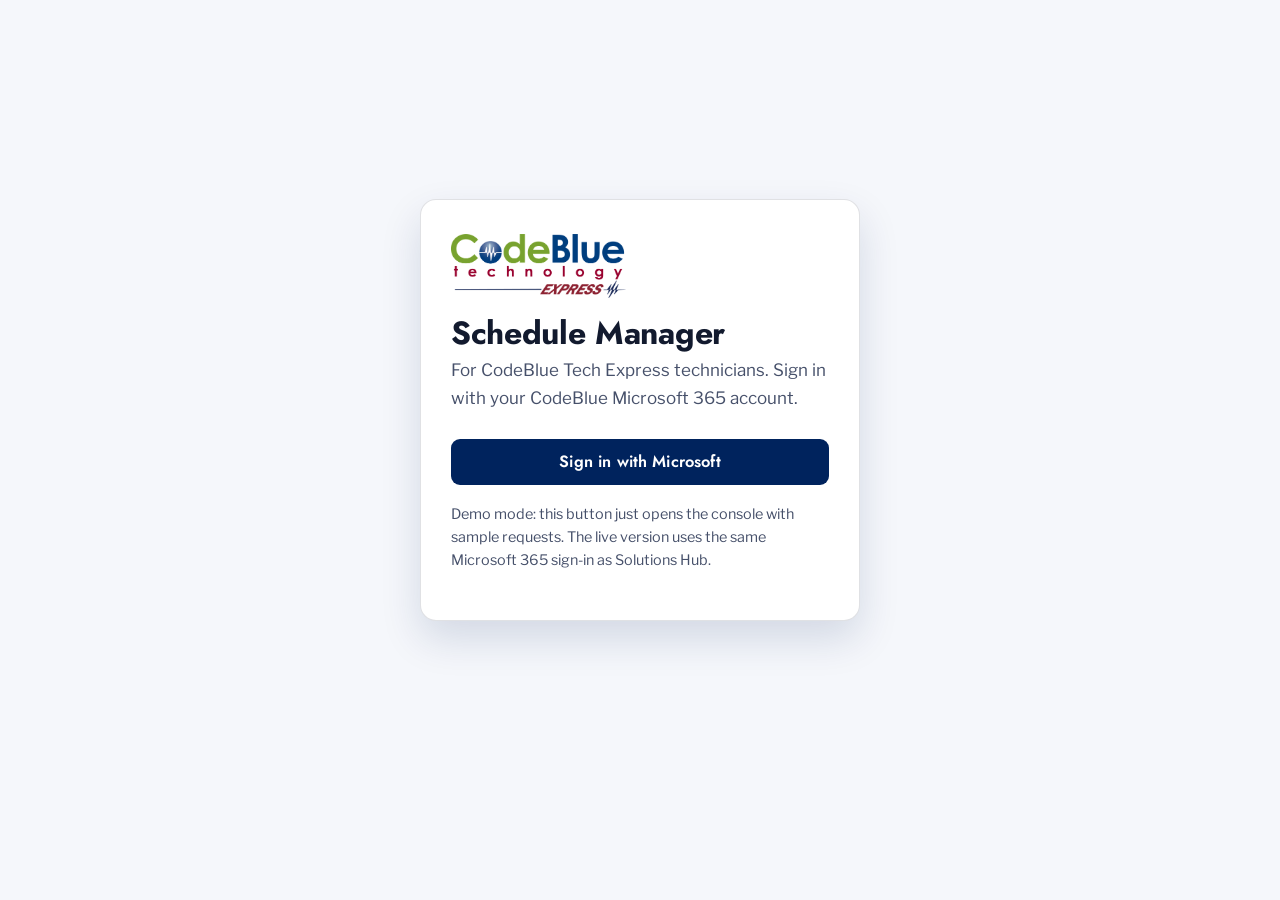
==== manage/index.html @ dd9cf9e9 "Add scheduling manager, booking email field, build updates Co-Authored-By: Claude Sonnet 5.5 <norepl" ====
<!doctype html>
<html lang="en">
<head>
<meta charset="utf-8">
<meta name="viewport" content="width=device-width, initial-scale=1">
<meta name="robots" content="noindex,nofollow">
<title>Schedule Manager | CodeBlue Tech Express</title>
<link rel="icon" href="../assets/img/favicon.ico" sizes="any">
<link rel="icon" type="image/png" sizes="32x32" href="../assets/img/favicon-32.png">
<link rel="icon" type="image/png" sizes="192x192" href="../assets/img/favicon-192.png">
<link rel="apple-touch-icon" href="../assets/img/apple-touch-icon.png">
<link rel="preconnect" href="https://fonts.googleapis.com"><link rel="preconnect" href="https://fonts.gstatic.com" crossorigin><link href="https://fonts.googleapis.com/css2?family=Jost:wght@500;600;700&amp;family=Libre+Franklin:wght@400;500;600;700&amp;display=swap" rel="stylesheet">
<link rel="stylesheet" href="../assets/styles.css">
<link rel="stylesheet" href="../assets/manager.css">
</head>
<body class="manage">
<svg xmlns="http://www.w3.org/2000/svg" style="position:absolute;width:0;height:0" aria-hidden="true" focusable="false">
<symbol id="i-laptop" viewBox="0 0 24 24"><rect x="4.5" y="5" width="15" height="10" rx="1.5"/><path d="M2.5 19h19"/></symbol>
<symbol id="i-desktop" viewBox="0 0 24 24"><rect x="3" y="4" width="18" height="12" rx="1.5"/><path d="M9 20h6M12 16v4"/></symbol>
<symbol id="i-monitor" viewBox="0 0 24 24"><rect x="2.5" y="4" width="19" height="13" rx="1.5"/><path d="M8 21h8M12 17v4"/></symbol>
<symbol id="i-phone" viewBox="0 0 24 24"><rect x="7" y="2.5" width="10" height="19" rx="2.2"/><path d="M11 18.5h2"/></symbol>
<symbol id="i-printer" viewBox="0 0 24 24"><path d="M7 9V3.5h10V9"/><rect x="3.5" y="9" width="17" height="8" rx="2"/><path d="M7 14h10v6.5H7z"/></symbol>
<symbol id="i-wifi" viewBox="0 0 24 24"><path d="M2.5 9a14 14 0 0 1 19 0"/><path d="M5.5 12.5a9.5 9.5 0 0 1 13 0"/><path d="M8.7 16a5 5 0 0 1 6.6 0"/><circle cx="12" cy="19.4" r="1" fill="currentColor"/></symbol>
<symbol id="i-camera" viewBox="0 0 24 24"><rect x="2.5" y="7" width="13" height="10" rx="2"/><path d="M15.5 11l6-3.5v9l-6-3.5"/></symbol>
<symbol id="i-cloud" viewBox="0 0 24 24"><path d="M7 18.5a4.2 4.2 0 0 1-.6-8.3A6 6 0 0 1 18 9.8a4.4 4.4 0 0 1-.5 8.7z"/></symbol>
<symbol id="i-store" viewBox="0 0 24 24"><path d="M3.5 9.5 5 4h14l1.5 5.5"/><path d="M3.5 9.5a2.75 2.75 0 0 0 5.5 0 2.75 2.75 0 0 0 6 0 2.75 2.75 0 0 0 5.5 0"/><path d="M5 12.5V20h14v-7.5"/><path d="M10 20v-4.5h4V20"/></symbol>
<symbol id="i-home" viewBox="0 0 24 24"><path d="M3 11.5 12 4l9 7.5"/><path d="M5.5 10v10h13V10"/><path d="M10 20v-6h4v6"/></symbol>
<symbol id="i-box" viewBox="0 0 24 24"><path d="M3 7.5 12 3.5l9 4-9 4z"/><path d="M3 7.5v9l9 4 9-4v-9"/><path d="M12 11.5v9"/></symbol>
<symbol id="i-keyboard" viewBox="0 0 24 24"><rect x="2.5" y="6" width="19" height="12" rx="2"/><path d="M6.5 10h.01M10 10h.01M14 10h.01M17.5 10h.01M7.5 14h9"/></symbol>
<symbol id="i-chat" viewBox="0 0 24 24"><path d="M4 5.5h16v11H9.5L5 20.5v-4H4z"/></symbol>
<symbol id="i-mail" viewBox="0 0 24 24"><rect x="3" y="5" width="18" height="14" rx="2"/><path d="m3.5 7.5 8.5 6 8.5-6"/></symbol>
<symbol id="i-pin" viewBox="0 0 24 24"><path d="M12 21s-7-6.2-7-11.2a7 7 0 0 1 14 0C19 14.8 12 21 12 21z"/><circle cx="12" cy="9.8" r="2.5"/></symbol>
<symbol id="i-call" viewBox="0 0 24 24"><path d="M5 4h4l2 5-2.5 1.5a11 11 0 0 0 5 5L15 13l5 2v3.5a2 2 0 0 1-2 2A15 15 0 0 1 3 6a2 2 0 0 1 2-2z"/></symbol>
<symbol id="i-clock" viewBox="0 0 24 24"><circle cx="12" cy="12" r="9"/><path d="M12 7v5l3 2"/></symbol>
<symbol id="i-arrow" viewBox="0 0 24 24"><path d="M5 12h14M13 6l6 6-6 6"/></symbol>
<symbol id="i-check" viewBox="0 0 24 24"><path d="m5 12.5 4.5 4.5L19 7.5"/></symbol>
<symbol id="i-search" viewBox="0 0 24 24"><circle cx="11" cy="11" r="6.5"/><path d="m16 16 4.5 4.5"/></symbol>
<symbol id="i-left" viewBox="0 0 24 24"><path d="m15 5-7 7 7 7"/></symbol>
<symbol id="i-right" viewBox="0 0 24 24"><path d="m9 5 7 7-7 7"/></symbol>
<symbol id="i-menu" viewBox="0 0 24 24"><path d="M4 7h16M4 12h16M4 17h16"/></symbol>
<symbol id="i-info" viewBox="0 0 24 24"><circle cx="12" cy="12" r="9"/><path d="M12 11v5M12 8h.01"/></symbol>
<symbol id="i-people" viewBox="0 0 24 24"><circle cx="9" cy="8" r="3.2"/><path d="M3 20c0-3.3 2.7-6 6-6s6 2.7 6 6"/><circle cx="17" cy="9" r="2.4"/><path d="M17 14.2c2.4 0 4.2 1.9 4.2 4.3"/></symbol>
<symbol id="i-plus" viewBox="0 0 24 24"><path d="M12 5v14M5 12h14"/></symbol>
<symbol id="i-minus" viewBox="0 0 24 24"><path d="M5 12h14"/></symbol>
<symbol id="i-send" viewBox="0 0 24 24"><path d="M21 3 10 14"/><path d="M21 3l-7 18-4-7-7-4z"/></symbol>
<symbol id="i-calendar" viewBox="0 0 24 24"><rect x="3.5" y="5" width="17" height="15" rx="2"/><path d="M3.5 10h17M8 3v4M16 3v4"/></symbol>
<symbol id="i-flag" viewBox="0 0 24 24"><path d="M6 21V4M6 5h11l-2 4 2 4H6"/></symbol>
</svg>
<div id="root"></div>
<script src="../assets/config.js"></script>
<script src="../assets/manager.js"></script>
</body>
</html>
---- assets/styles.css ----
/* ==========================================================================
   CodeBlue Technology Express - site stylesheet
   Family resemblance to codebluetechnology.com: same brand blue / green /
   maroon (PMS 281 C / 377 C / 202 C), same type (Jost headings, Libre
   Franklin body). The Express look is warmer and lighter: a storefront, not
   a data center. One signature element, the appointment "ticket".
   Every color is a token. Light and dark are both designed.
   ========================================================================== */

:root {
  color-scheme: light;

  --bg: #f5f7fb;
  --surface: #ffffff;
  --surface-2: #eaeff8;
  --ink: #121a2e;
  --ink-soft: #46506a;
  --ink-faint: #667089;
  --line: rgba(18, 26, 46, 0.13);

  --primary: #00235d;
  --primary-hover: #0b3a86;
  --on-primary: #ffffff;
  --blue-tint: #e1e8f5;

  --green: #5c7401;
  --green-fill: #7a9a01;
  --green-tint: #e9efcf;
  --red: #882934;
  --red-tint: #f5e3e5;

  --ticket-bg: #00235d;
  --ticket-ink: #ffffff;
  --ticket-soft: rgba(255, 255, 255, 0.72);
  --ticket-line: rgba(255, 255, 255, 0.35);
  --ticket-slot: rgba(255, 255, 255, 0.12);
  --ticket-slot-hover: rgba(255, 255, 255, 0.22);

  --footer-bg: #001536;
  --footer-ink: #dbe3f3;
  --footer-soft: #9fb0d2;

  --shadow: 0 18px 40px rgba(0, 35, 93, 0.14);

  --font-display: "Jost", "Futura", "Trebuchet MS", system-ui, sans-serif;
  --font-body: "Libre Franklin", "Franklin Gothic Medium", "Segoe UI", system-ui, sans-serif;

  --radius: 12px;
  --radius-sm: 9px;
  --container: 1120px;
  --header-h: 76px;
}

@media (prefers-color-scheme: dark) {
  :root:not([data-theme="light"]) {
    color-scheme: dark;
    --bg: #0b1120;
    --surface: #131b2e;
    --surface-2: #1a243b;
    --ink: #e8ecf5;
    --ink-soft: #b0b9cd;
    --ink-faint: #8f99b0;
    --line: rgba(232, 236, 245, 0.15);
    --primary: #3f70cf;
    --primary-hover: #5784e0;
    --on-primary: #ffffff;
    --blue-tint: #1a2744;
    --green: #aac92b;
    --green-fill: #8cac12;
    --green-tint: #222d0f;
    --red: #e69aa2;
    --red-tint: #3a1a20;
    --ticket-bg: #17295c;
    --footer-bg: #070b16;
    --shadow: 0 18px 40px rgba(0, 0, 0, 0.45);
  }
}
:root[data-theme="dark"] {
  color-scheme: dark;
  --bg: #0b1120;
  --surface: #131b2e;
  --surface-2: #1a243b;
  --ink: #e8ecf5;
  --ink-soft: #b0b9cd;
  --ink-faint: #8f99b0;
  --line: rgba(232, 236, 245, 0.15);
  --primary: #3f70cf;
  --primary-hover: #5784e0;
  --on-primary: #ffffff;
  --blue-tint: #1a2744;
  --green: #aac92b;
  --green-fill: #8cac12;
  --green-tint: #222d0f;
  --red: #e69aa2;
  --red-tint: #3a1a20;
  --ticket-bg: #17295c;
  --footer-bg: #070b16;
  --shadow: 0 18px 40px rgba(0, 0, 0, 0.45);
}

*, *::before, *::after { box-sizing: border-box; }
html { scroll-behavior: smooth; }
body {
  margin: 0;
  background: var(--bg);
  color: var(--ink);
  font-family: var(--font-body);
  font-size: 1.0625rem;
  line-height: 1.6;
  -webkit-font-smoothing: antialiased;
}
img { max-width: 100%; display: block; }
a { color: var(--primary); text-underline-offset: 3px; }
a:hover { color: var(--primary-hover); }
:focus-visible { outline: 3px solid var(--primary); outline-offset: 2px; border-radius: 4px; }
@media (prefers-reduced-motion: reduce) {
  html { scroll-behavior: auto; }
  *, *::before, *::after { animation: none !important; transition: none !important; }
}

h1, h2, h3, h4 {
  font-family: var(--font-display);
  font-weight: 700;
  line-height: 1.12;
  letter-spacing: -0.01em;
  margin: 0 0 0.5em;
  text-wrap: balance;
  color: var(--ink);
}
h1 { font-size: clamp(2.3rem, 5.4vw, 3.7rem); }
h2 { font-size: clamp(1.7rem, 3.4vw, 2.4rem); }
h3 { font-size: 1.3rem; }
p { margin: 0 0 1em; }
.lead { font-size: 1.2rem; color: var(--ink-soft); max-width: 38em; }
.eyebrow {
  font-family: var(--font-display);
  font-weight: 600;
  font-size: 0.82rem;
  letter-spacing: 0.14em;
  text-transform: uppercase;
  color: var(--green);
  margin: 0 0 14px;
}

.container {
  width: 100%;
  max-width: var(--container);
  margin: 0 auto;
  padding-left: max(20px, env(safe-area-inset-left, 0px));
  padding-right: max(20px, env(safe-area-inset-right, 0px));
}
.section { padding-block: 72px; }
.section-tight { padding-block: 44px; }
.section-alt { background: var(--surface); border-block: 1px solid var(--line); }
.section-head { max-width: 40rem; margin-bottom: 36px; }
.section-head p { color: var(--ink-soft); }

/* ---- buttons -------------------------------------------------------- */
.btn {
  display: inline-flex; align-items: center; justify-content: center; gap: 8px;
  min-height: 46px; padding: 0 22px;
  border: 2px solid transparent; border-radius: var(--radius-sm);
  font-family: var(--font-display); font-weight: 600; font-size: 1.02rem; letter-spacing: 0.01em;
  text-decoration: none; cursor: pointer;
  transition: background-color 160ms ease, transform 160ms ease, border-color 160ms ease;
}
.btn:active { transform: scale(0.98); }
.btn-primary { background: var(--primary); color: var(--on-primary); }
.btn-primary:hover { background: var(--primary-hover); color: var(--on-primary); }
.btn-ghost { background: transparent; color: var(--ink); border-color: var(--line); }
.btn-ghost:hover { border-color: var(--ink-soft); color: var(--ink); }
.btn-block { width: 100%; }
.btn[disabled] { opacity: 0.55; cursor: not-allowed; }
.text-link {
  display: inline-flex; align-items: center; gap: 6px;
  font-family: var(--font-display); font-weight: 600; text-decoration: none;
}
.text-link:hover { text-decoration: underline; }

/* ---- icons ---------------------------------------------------------- */
.i { width: 24px; height: 24px; fill: none; stroke: currentColor; stroke-width: 1.7; stroke-linecap: round; stroke-linejoin: round; flex: none; }
.i-lg { width: 34px; height: 34px; stroke-width: 1.5; }

/* ---- header --------------------------------------------------------- */
body::before {
  content: ""; position: fixed; inset: 0 0 auto; height: env(safe-area-inset-top, 0px);
  background: var(--surface); z-index: 100;
}
.site-header {
  position: sticky; top: env(safe-area-inset-top, 0px); z-index: 90;
  background: var(--surface); border-bottom: 1px solid var(--line);
}
.site-header .container { display: flex; align-items: center; justify-content: space-between; gap: 16px; min-height: var(--header-h); }
.brand { display: flex; align-items: center; gap: 12px; text-decoration: none; color: var(--ink); min-width: 0; }
.brand-logo { height: 50px; width: auto; display: block; }
.logo-on-dark { display: none; }
@media (prefers-color-scheme: dark) {
  :root:not([data-theme="light"]) .logo-on-light { display: none; }
  :root:not([data-theme="light"]) .logo-on-dark { display: block; }
}
:root[data-theme="dark"] .logo-on-light { display: none; }
:root[data-theme="dark"] .logo-on-dark { display: block; }
.nav-desktop { display: none; }
.nav-desktop a {
  font-family: var(--font-display); font-weight: 600; font-size: 1.02rem; color: var(--ink-soft);
  text-decoration: none; padding: 8px 14px; border-radius: var(--radius-sm);
}
.nav-desktop a:hover { background: var(--surface-2); color: var(--ink); }
.nav-desktop a[aria-current="page"] { color: var(--ink); box-shadow: inset 0 -3px 0 var(--green-fill); border-radius: 0; }
.header-actions { display: flex; align-items: center; gap: 14px; }
.header-phone { display: none; font-family: var(--font-display); font-weight: 600; text-decoration: none; color: var(--ink-soft); white-space: nowrap; }
.header-actions .btn { display: none; min-height: 42px; }
.nav-toggle {
  display: inline-flex; align-items: center; justify-content: center; width: 44px; height: 44px;
  border: 1px solid var(--line); border-radius: var(--radius-sm); background: var(--surface); color: var(--ink); cursor: pointer;
}
.nav-mobile { display: none; background: var(--surface); border-bottom: 1px solid var(--line); }
.nav-mobile.open { display: block; }
.nav-mobile a {
  display: block; padding: 14px 0; border-top: 1px solid var(--line);
  font-family: var(--font-display); font-weight: 600; font-size: 1.15rem; color: var(--ink); text-decoration: none;
}
.nav-mobile a:first-child { border-top: 0; }
.nav-mobile a[aria-current="page"] { color: var(--green); }
@media (min-width: 900px) {
  .brand-logo { height: 60px; }
  .nav-desktop { display: flex; gap: 4px; }
  .header-phone { display: inline; }
  .header-actions .btn { display: inline-flex; }
  .nav-toggle, .nav-mobile.open { display: none; }
}

/* ---- hero ----------------------------------------------------------- */
.hero { padding-block: 56px 72px; }
.hero-grid { display: grid; gap: 44px; align-items: center; }
.hero h1 em { font-style: normal; background: linear-gradient(transparent 62%, var(--green-tint) 62%); padding-inline: 2px; }
.hero-ctas { display: flex; flex-wrap: wrap; gap: 12px; margin-top: 28px; }
.hero-facts { margin: 30px 0 0; padding: 0; list-style: none; display: flex; flex-wrap: wrap; gap: 8px 22px; color: var(--ink-soft); font-size: 0.97rem; }
.hero-facts li { display: inline-flex; align-items: center; gap: 8px; }
.hero-facts .i { width: 18px; height: 18px; color: var(--green); }
@media (min-width: 900px) { .hero-grid { grid-template-columns: 1.2fr 0.8fr; gap: 64px; } }
.hero-photo { margin: 0 0 32px; border-radius: var(--radius); overflow: hidden; box-shadow: var(--shadow); }
.hero-photo img { width: 100%; height: auto; }

/* ---- the appointment ticket (signature element) ---------------------- */
.ticket { position: relative; background: var(--ticket-bg); color: var(--ticket-ink); border-radius: 18px; box-shadow: var(--shadow); width: 100%; max-width: 440px; justify-self: center; }
.ticket-top { padding: 26px 26px 22px; }
.ticket-label { font-family: var(--font-display); font-weight: 600; font-size: 0.78rem; letter-spacing: 0.16em; text-transform: uppercase; color: var(--ticket-soft); margin: 0 0 6px; }
.ticket-title { font-family: var(--font-display); font-weight: 700; font-size: 1.7rem; line-height: 1.1; margin: 0 0 6px; color: var(--ticket-ink); }
.ticket-sub { margin: 0; color: var(--ticket-soft); font-size: 0.95rem; }
.ticket-stub { position: relative; padding: 22px 26px 26px; border-top: 2px dashed var(--ticket-line); }
.ticket-stub::before, .ticket-stub::after {
  content: ""; position: absolute; top: -14px; width: 26px; height: 26px; border-radius: 50%; background: var(--bg);
}
.ticket-stub::before { left: -13px; }
.ticket-stub::after { right: -13px; }
.ticket-slots { list-style: none; margin: 0 0 18px; padding: 0; display: grid; gap: 8px; }
.ticket-slots a {
  display: flex; align-items: center; justify-content: space-between; gap: 12px; padding: 12px 14px;
  background: var(--ticket-slot); color: var(--ticket-ink); border-radius: var(--radius-sm); text-decoration: none;
  font-family: var(--font-display); font-weight: 600;
}
.ticket-slots a:hover { background: var(--ticket-slot-hover); color: var(--ticket-ink); }
.ticket-slots .day { color: var(--ticket-soft); font-weight: 500; }
.ticket .text-link { color: var(--ticket-ink); }
.ticket :focus-visible { outline-color: var(--ticket-ink); }

/* ---- ways to get help / columns ------------------------------------- */
.three { display: grid; gap: 0; }
.three > div { padding: 28px 0; border-top: 1px solid var(--line); }
.three h3 { display: flex; align-items: center; gap: 12px; }
.three .i-lg { color: var(--primary); }
.three p { color: var(--ink-soft); }
@media (min-width: 860px) {
  .three { grid-template-columns: repeat(3, 1fr); column-gap: 40px; }
  .three > div { padding: 30px 0 0; }
}

.support-list { display: grid; gap: 0 48px; list-style: none; margin: 0; padding: 0; }
.support-list li { display: flex; gap: 16px; padding: 20px 0; border-top: 1px solid var(--line); }
.support-list .i { color: var(--primary); margin-top: 3px; }
.support-list h3 { font-size: 1.15rem; margin: 0 0 2px; }
.support-list p { margin: 0; color: var(--ink-soft); font-size: 1rem; }
@media (min-width: 760px) { .support-list { grid-template-columns: 1fr 1fr; } }

.chips { display: flex; flex-wrap: wrap; gap: 8px; list-style: none; margin: 0; padding: 0; }
.chips li { padding: 7px 14px; border-radius: 999px; background: var(--surface-2); color: var(--ink-soft); font-size: 0.97rem; border: 1px solid var(--line); }

.split { display: grid; gap: 28px 64px; }
@media (min-width: 860px) { .split { grid-template-columns: 0.9fr 1.1fr; align-items: start; } }

.tagline-band { background: var(--ticket-bg); color: var(--ticket-ink); padding-block: 64px; text-align: left; }
.tagline-band p.big { font-family: var(--font-display); font-weight: 700; font-size: clamp(1.8rem, 4.4vw, 3rem); line-height: 1.12; max-width: 20em; margin: 0 0 18px; text-wrap: balance; }
.tagline-band p.small { color: var(--ticket-soft); max-width: 40em; margin: 0; }
.cta-band { display: flex; flex-wrap: wrap; gap: 20px 32px; align-items: center; justify-content: space-between; }
.cta-band h2 { margin: 0; }
.cta-band .hero-ctas { margin: 0; }

/* ---- page heads ----------------------------------------------------- */
.page-head { padding-block: 56px 36px; }
.page-head h1 { max-width: 16em; }

/* ---- about timeline ------------------------------------------------- */
.timeline { list-style: none; margin: 0; padding: 0; display: grid; gap: 0; }
.timeline li { display: grid; gap: 4px 28px; padding: 22px 0; border-top: 1px solid var(--line); }
.timeline .year { font-family: var(--font-display); font-weight: 700; font-size: 2rem; color: var(--green); line-height: 1; }
.timeline h3 { margin: 0 0 4px; font-size: 1.2rem; }
.timeline p { margin: 0; color: var(--ink-soft); }
@media (min-width: 700px) { .timeline li { grid-template-columns: 120px 1fr; } }
.prose { max-width: 40rem; }
.prose p { color: var(--ink-soft); }
.pullquote { font-family: var(--font-display); font-weight: 600; font-size: clamp(1.4rem, 3vw, 1.9rem); line-height: 1.25; color: var(--ink); max-width: 24em; margin: 0; text-wrap: balance; }

/* ---- services ------------------------------------------------------- */
.service-row { display: grid; gap: 18px 56px; padding-block: 44px; border-top: 1px solid var(--line); }
.service-row:first-of-type { border-top: 0; }
.service-row h2 { margin: 0; }
.service-row .tag { display: inline-flex; align-items: center; gap: 8px; font-family: var(--font-display); font-weight: 600; font-size: 0.82rem; letter-spacing: 0.14em; text-transform: uppercase; color: var(--green); margin-bottom: 12px; }
.service-row p { color: var(--ink-soft); max-width: 40rem; }
.service-row ul.plain { margin: 0; padding-left: 1.1em; color: var(--ink-soft); }
.service-row ul.plain li { margin-bottom: 6px; }
@media (min-width: 860px) { .service-row { grid-template-columns: 0.85fr 1.15fr; } }

/* ---- shop ----------------------------------------------------------- */
.subnav { display: flex; flex-wrap: wrap; gap: 10px; margin-top: 22px; }
.demo-note {
  display: none; align-items: flex-start; gap: 10px; margin-bottom: 22px; padding: 12px 16px;
  background: var(--blue-tint); border: 1px solid var(--line); border-radius: var(--radius-sm);
  color: var(--ink-soft); font-size: 0.95rem;
}
.demo-note.show { display: flex; }
.demo-note .i { color: var(--primary); margin-top: 2px; width: 20px; height: 20px; }
.shop-controls { display: grid; gap: 14px; margin-bottom: 22px; }
.shop-row { display: flex; flex-wrap: wrap; gap: 12px 16px; align-items: center; }
.field-search { position: relative; flex: 1 1 260px; min-width: 0; }
.field-search .i { position: absolute; left: 14px; top: 50%; transform: translateY(-50%); color: var(--ink-faint); width: 20px; height: 20px; pointer-events: none; }
.field-search input[type="search"] { padding-left: 44px; }
.cat-chips { display: flex; flex-wrap: wrap; gap: 8px; }
.chip-btn {
  min-height: 40px; padding: 0 16px; border-radius: 999px; border: 1px solid var(--line); background: var(--surface);
  color: var(--ink-soft); font-family: var(--font-body); font-size: 0.97rem; cursor: pointer;
}
.chip-btn:hover { border-color: var(--ink-soft); }
.chip-btn[aria-pressed="true"] { background: var(--primary); border-color: var(--primary); color: var(--on-primary); }
.check { display: inline-flex; align-items: center; gap: 8px; color: var(--ink-soft); font-size: 0.97rem; cursor: pointer; }
.check input { width: 20px; height: 20px; accent-color: var(--primary); }
.result-count { color: var(--ink-faint); font-size: 0.95rem; margin: 0 0 14px; }

.products { display: grid; gap: 20px; grid-template-columns: repeat(auto-fill, minmax(240px, 1fr)); }
.product { background: var(--surface); border: 1px solid var(--line); border-radius: var(--radius); overflow: hidden; display: flex; flex-direction: column; min-width: 0; }
.product-media { aspect-ratio: 4 / 3; max-width: 100%; background: var(--surface-2); display: flex; align-items: center; justify-content: center; color: var(--ink-faint); }
.product-media img { width: 100%; height: 100%; object-fit: contain; }
.product-media .i { width: 64px; height: 64px; stroke-width: 1.2; }
.product-body { padding: 16px 18px 18px; display: flex; flex-direction: column; gap: 6px; flex: 1; }
.product-brand { font-family: var(--font-display); font-weight: 600; font-size: 0.78rem; letter-spacing: 0.14em; text-transform: uppercase; color: var(--ink-faint); min-height: 1em; }
.product-name { font-family: var(--font-display); font-weight: 600; font-size: 1.1rem; line-height: 1.25; margin: 0; color: var(--ink); }
.product-desc { font-size: 0.95rem; color: var(--ink-soft); margin: 0; }
.product-foot { margin-top: auto; padding-top: 12px; display: flex; align-items: center; justify-content: space-between; gap: 10px; flex-wrap: wrap; }
.price { font-family: var(--font-display); font-weight: 700; font-size: 1.4rem; font-variant-numeric: tabular-nums; color: var(--ink); }
.stock { display: inline-flex; align-items: center; gap: 7px; font-size: 0.88rem; font-weight: 600; padding: 4px 10px; border-radius: 999px; }
.stock::before { content: ""; width: 8px; height: 8px; border-radius: 50%; background: currentColor; }
.stock-in { background: var(--green-tint); color: var(--green); }
.stock-low { background: var(--red-tint); color: var(--red); }
.stock-out { background: var(--surface-2); color: var(--ink-faint); }
.product.is-out { opacity: 0.7; }
.empty { padding: 40px 20px; text-align: center; border: 1px dashed var(--line); border-radius: var(--radius); color: var(--ink-soft); }

/* ---- booking -------------------------------------------------------- */
.book-grid { display: grid; gap: 28px; }
@media (min-width: 980px) { .book-grid { grid-template-columns: 1.35fr 1fr; align-items: start; } }
.panel { background: var(--surface); border: 1px solid var(--line); border-radius: var(--radius); padding: 22px; min-width: 0; }
.panel h3 { margin-bottom: 4px; }
.week-nav { display: flex; align-items: center; justify-content: space-between; gap: 12px; margin-bottom: 16px; }
.week-title { font-family: var(--font-display); font-weight: 700; font-size: 1.2rem; margin: 0; }
.icon-btn { display: inline-flex; align-items: center; justify-content: center; width: 42px; height: 42px; border: 1px solid var(--line); border-radius: var(--radius-sm); background: var(--surface); color: var(--ink); cursor: pointer; }
.icon-btn:hover:not([disabled]) { border-color: var(--ink-soft); }
.icon-btn[disabled] { opacity: 0.4; cursor: not-allowed; }
.day-tabs { display: grid; grid-template-columns: repeat(5, 1fr); gap: 6px; margin-bottom: 14px; }
.day-tab { min-height: 54px; border: 1px solid var(--line); border-radius: var(--radius-sm); background: var(--surface); color: var(--ink-soft); font-family: var(--font-display); font-weight: 600; cursor: pointer; line-height: 1.2; padding: 4px 0; }
.day-tab small { display: block; font-weight: 500; font-size: 0.8rem; }
.day-tab[aria-selected="true"] { background: var(--primary); color: var(--on-primary); border-color: var(--primary); }
.cal { display: grid; gap: 8px; grid-template-columns: repeat(5, minmax(0, 1fr)); }
.cal-day { display: none; flex-direction: column; gap: 8px; min-width: 0; }
.cal-day.active { display: flex; }
.cal-day-head { display: none; font-family: var(--font-display); font-weight: 700; text-align: center; padding-bottom: 4px; }
.cal-day-head small { display: block; font-weight: 500; color: var(--ink-faint); font-size: 0.82rem; }
.cal { grid-template-columns: 1fr; }
.slot {
  min-height: 52px; border-radius: var(--radius-sm); border: 1.5px solid var(--green-fill); background: var(--green-tint); color: var(--ink);
  font-family: var(--font-display); font-weight: 600; font-size: 0.98rem; cursor: pointer; padding: 6px 4px; line-height: 1.2;
  display: flex; flex-direction: column; align-items: center; justify-content: center;
}
.slot small { font-family: var(--font-body); font-weight: 400; font-size: 0.76rem; color: var(--ink-soft); }
.slot:hover:not([disabled]) { background: var(--green-fill); color: #fff; }
.slot:hover:not([disabled]) small { color: #fff; }
.slot[aria-pressed="true"] { background: var(--primary); border-color: var(--primary); color: var(--on-primary); }
.slot[aria-pressed="true"] small { color: var(--on-primary); }
.slot[disabled] { cursor: not-allowed; background: var(--surface-2); border-color: var(--line); border-style: dashed; color: var(--ink-faint); }
.slot[disabled] small { color: var(--ink-faint); }
@media (min-width: 700px) {
  .day-tabs { display: none; }
  .cal { grid-template-columns: repeat(5, minmax(0, 1fr)); }
  .cal-day { display: flex; }
  .cal-day-head { display: block; }
}
.legend { display: flex; flex-wrap: wrap; gap: 8px 18px; margin-top: 16px; font-size: 0.9rem; color: var(--ink-soft); }
.legend span { display: inline-flex; align-items: center; gap: 8px; }
.legend i { width: 14px; height: 14px; border-radius: 4px; border: 1.5px solid var(--green-fill); background: var(--green-tint); display: inline-block; }
.legend i.sel { background: var(--primary); border-color: var(--primary); }
.legend i.off { background: var(--surface-2); border: 1.5px dashed var(--line); }
.picked { margin: 0 0 16px; padding: 12px 14px; border-radius: var(--radius-sm); background: var(--blue-tint); color: var(--ink); font-family: var(--font-display); font-weight: 600; }
.picked.none { background: var(--surface-2); color: var(--ink-soft); font-family: var(--font-body); font-weight: 400; }

/* ---- forms ---------------------------------------------------------- */
.form { display: grid; gap: 16px; }
.form-2 { display: grid; gap: 16px; }
@media (min-width: 560px) { .form-2 { grid-template-columns: 1fr 1fr; } }
.field label { display: block; font-weight: 600; margin-bottom: 6px; font-size: 0.97rem; }
.field .opt { font-weight: 400; color: var(--ink-faint); }
.field .hint { display: block; color: var(--ink-faint); font-size: 0.88rem; margin-top: 5px; }
input[type="text"], input[type="tel"], input[type="email"], input[type="search"], select, textarea {
  width: 100%; min-height: 46px; padding: 10px 14px; border: 1.5px solid var(--line); border-radius: var(--radius-sm);
  background: var(--bg); color: var(--ink); font: inherit; font-size: 1rem;
}
textarea { min-height: 120px; resize: vertical; }
input:focus, select:focus, textarea:focus { outline: 3px solid var(--primary); outline-offset: 1px; border-color: var(--primary); }
.field.invalid input, .field.invalid textarea { border-color: var(--red); }
.err { display: none; color: var(--red); font-size: 0.9rem; margin-top: 5px; font-weight: 600; }
.field.invalid .err { display: block; }
.hp { position: absolute; left: -9999px; width: 1px; height: 1px; overflow: hidden; }
.form-status { min-height: 1.4em; margin: 0; font-weight: 600; }
.form-status.error { color: var(--red); }
.sent { background: var(--ticket-bg); color: var(--ticket-ink); border-radius: var(--radius); padding: 26px; }
.sent h3 { color: var(--ticket-ink); margin-bottom: 8px; }
.sent p { color: var(--ticket-soft); margin: 0 0 10px; }
.sent .when { font-family: var(--font-display); font-weight: 700; font-size: 1.25rem; color: var(--ticket-ink); }
.sent .btn { margin-top: 10px; background: var(--ticket-slot); color: var(--ticket-ink); }
.sent .btn:hover { background: var(--ticket-slot-hover); }
.sent .demo { font-size: 0.88rem; border-top: 1px dashed var(--ticket-line); padding-top: 12px; margin-top: 12px; }
[hidden] { display: none !important; }

.soon { display: flex; gap: 14px; align-items: flex-start; margin-top: 36px; padding: 20px 22px; border: 1px dashed var(--line); border-radius: var(--radius); color: var(--ink-soft); }
.soon .i { color: var(--primary); margin-top: 3px; }
.soon strong { color: var(--ink); font-family: var(--font-display); }

/* ---- contact -------------------------------------------------------- */
.contact-grid { display: grid; gap: 44px; }
@media (min-width: 900px) { .contact-grid { grid-template-columns: 0.8fr 1.2fr; gap: 64px; align-items: start; } }
.contact-list { list-style: none; margin: 0 0 24px; padding: 0; display: grid; gap: 0; }
.contact-list li { display: flex; gap: 16px; padding: 18px 0; border-top: 1px solid var(--line); }
.contact-list .i { color: var(--primary); margin-top: 3px; }
.contact-list .k { display: block; font-family: var(--font-display); font-weight: 600; font-size: 0.8rem; letter-spacing: 0.14em; text-transform: uppercase; color: var(--ink-faint); margin-bottom: 2px; }
.contact-list a, .contact-list span.v { font-family: var(--font-display); font-weight: 600; font-size: 1.2rem; color: var(--ink); text-decoration: none; overflow-wrap: anywhere; }
.contact-list a:hover { text-decoration: underline; }

/* ---- footer --------------------------------------------------------- */
.site-footer { background: var(--footer-bg); color: var(--footer-ink); padding-block: 56px 36px; }
.footer-grid { display: grid; gap: 32px 48px; }
@media (min-width: 800px) { .footer-grid { grid-template-columns: 1.4fr 1fr 1fr 1fr; } }
.site-footer h4 { font-size: 0.8rem; letter-spacing: 0.16em; text-transform: uppercase; color: var(--footer-soft); margin: 0 0 12px; font-weight: 600; }
.site-footer a { color: var(--footer-ink); text-decoration: none; }
.site-footer a:hover { text-decoration: underline; color: #fff; }
.site-footer ul { list-style: none; margin: 0; padding: 0; display: grid; gap: 8px; }
.site-footer p { color: var(--footer-soft); margin: 0 0 8px; font-size: 0.97rem; }
.footer-logo { display: block; height: 58px; width: auto; margin-bottom: 18px; }
.footer-tagline { font-family: var(--font-display); font-weight: 600; font-size: 1.15rem; color: #fff; max-width: 18em; line-height: 1.25; margin-bottom: 10px !important; }
.footer-base { margin-top: 36px; padding-top: 20px; border-top: 1px solid rgba(255, 255, 255, 0.14); display: flex; flex-wrap: wrap; gap: 8px 24px; justify-content: space-between; font-size: 0.88rem; color: var(--footer-soft); }
.footer-base a { color: var(--footer-soft); }
---- assets/manager.css ----
/* CodeBlue Tech Express: Schedule Manager (technician console).
   Builds on the public site's tokens (styles.css). Only adds status colors
   and the console layout. Every color is a token; light and dark designed. */

:root {
  --amber: #8a5600;
  --amber-tint: #fbefcf;
  --open-line: #7a9a01;
}
@media (prefers-color-scheme: dark) {
  :root:not([data-theme="light"]) { --amber: #f1c35a; --amber-tint: #3a2d0e; }
}
:root[data-theme="dark"] { --amber: #f1c35a; --amber-tint: #3a2d0e; }

body.manage { background: var(--bg); }
.manage .site-header .container { gap: 12px; }
.bar-right { display: flex; align-items: center; gap: 10px; flex-wrap: wrap; justify-content: flex-end; }
.bar-title { font-family: var(--font-display); font-weight: 700; font-size: 1.05rem; color: var(--ink); white-space: nowrap; }
.bar-user { color: var(--ink-soft); font-size: 0.92rem; }
.pill { display: inline-flex; align-items: center; padding: 3px 10px; border-radius: 999px; background: var(--blue-tint); color: var(--ink-soft); font-size: 0.8rem; font-weight: 600; letter-spacing: 0.04em; }
.demo-bar { background: var(--blue-tint); border-bottom: 1px solid var(--line); color: var(--ink-soft); font-size: 0.92rem; }
.demo-bar .container { padding-block: 9px; display: flex; gap: 10px; align-items: flex-start; }
.demo-bar .i { width: 18px; height: 18px; color: var(--primary); margin-top: 2px; }

/* ---- sign-in gate ---------------------------------------------------- */
.gate { min-height: calc(100vh - 80px); display: flex; align-items: center; justify-content: center; padding: 32px 0; }
.gate-card { width: 100%; max-width: 440px; background: var(--surface); border: 1px solid var(--line); border-radius: 16px; padding: 34px 30px; box-shadow: var(--shadow); }
.gate-card img { height: 64px; width: auto; margin-bottom: 18px; }
.gate-card h1 { font-size: 2rem; margin-bottom: 6px; }
.gate-card p { color: var(--ink-soft); }
.gate-card .btn { margin-top: 10px; }
.gate-note { font-size: 0.9rem; color: var(--ink-faint); margin-top: 18px; }

/* ---- tabs ------------------------------------------------------------ */
.tabs-wrap { background: var(--surface); border-bottom: 1px solid var(--line); }
.tabs { display: flex; gap: 4px; overflow-x: auto; }
.tab {
  flex: none; display: inline-flex; align-items: center; gap: 8px; min-height: 52px; padding: 0 16px; border: 0; background: transparent;
  color: var(--ink-soft); font-family: var(--font-display); font-weight: 600; font-size: 1.02rem; cursor: pointer; box-shadow: inset 0 -3px 0 transparent;
}
.tab:hover { color: var(--ink); }
.tab[aria-selected="true"] { color: var(--ink); box-shadow: inset 0 -3px 0 var(--green-fill); }
.count { min-width: 22px; padding: 1px 7px; border-radius: 999px; background: var(--surface-2); color: var(--ink-soft); font-size: 0.8rem; text-align: center; }
.count.hot { background: var(--amber-tint); color: var(--amber); }

.m-main { padding-block: 28px 80px; }
.m-intro { display: flex; flex-wrap: wrap; gap: 8px 24px; align-items: baseline; justify-content: space-between; margin-bottom: 18px; }
.m-intro h2 { margin: 0; font-size: 1.6rem; }
.m-intro p { margin: 0; color: var(--ink-soft); }
.toolbar { display: flex; flex-wrap: wrap; gap: 10px 14px; align-items: center; margin-bottom: 20px; }
.toolbar .grow { flex: 1 1 auto; }
.toolbar select { width: auto; min-height: 40px; padding-block: 6px; }
.toolbar label { color: var(--ink-faint); font-size: 0.92rem; }

/* ---- chips ----------------------------------------------------------- */
.chip { display: inline-flex; align-items: center; gap: 6px; padding: 3px 10px; border-radius: 999px; font-size: 0.82rem; font-weight: 700; white-space: nowrap; }
.chip-pending { background: var(--amber-tint); color: var(--amber); }
.chip-asked { background: var(--blue-tint); color: var(--primary); }
.chip-confirmed { background: var(--green-tint); color: var(--green); }
.chip-completed { background: var(--surface-2); color: var(--ink-soft); }
.chip-denied, .chip-warn { background: var(--red-tint); color: var(--red); }
.chip-moved { background: var(--blue-tint); color: var(--ink-soft); font-weight: 600; }

/* ---- request cards --------------------------------------------------- */
.reqs { display: grid; gap: 18px; grid-template-columns: repeat(auto-fill, minmax(min(100%, 340px), 1fr)); }
.req { background: var(--surface); border: 1px solid var(--line); border-radius: var(--radius); display: flex; flex-direction: column; min-width: 0; }
.req.flash { outline: 3px solid var(--green-fill); outline-offset: 2px; }
.req-top { display: flex; gap: 14px; align-items: center; padding: 16px 18px; border-bottom: 1px dashed var(--line); }
.stamp { flex: none; display: grid; justify-items: center; line-height: 1; padding: 9px 12px; border-radius: 10px; background: var(--ticket-bg); color: var(--ticket-ink); min-width: 62px; }
.stamp .dow { font-family: var(--font-display); font-weight: 600; font-size: 0.72rem; letter-spacing: 0.16em; color: var(--ticket-soft); }
.stamp .dnum { font-family: var(--font-display); font-weight: 700; font-size: 1.7rem; margin: 3px 0 2px; font-variant-numeric: tabular-nums; }
.stamp .mon { font-family: var(--font-display); font-weight: 600; font-size: 0.72rem; letter-spacing: 0.16em; color: var(--ticket-soft); }
.req-when { min-width: 0; display: grid; gap: 6px; }
.req-time { font-family: var(--font-display); font-weight: 700; font-size: 1.15rem; color: var(--ink); }
.req-chips { display: flex; flex-wrap: wrap; gap: 6px; }
.req-body { padding: 16px 18px; display: grid; gap: 14px; flex: 1; }
.req-body h3 { margin: 0; font-size: 1.25rem; }
.req-contact { list-style: none; margin: 0; padding: 0; display: grid; gap: 7px; }
.req-contact li { display: flex; gap: 10px; align-items: flex-start; color: var(--ink-soft); font-size: 0.98rem; min-width: 0; }
.req-contact .i { width: 18px; height: 18px; margin-top: 3px; color: var(--primary); }
.req-contact a, .req-contact span { overflow-wrap: anywhere; color: var(--ink); text-decoration: none; }
.req-contact a:hover { text-decoration: underline; }
.req-reason { margin: 0; padding: 12px 14px; border-radius: var(--radius-sm); background: var(--surface-2); color: var(--ink); font-size: 0.98rem; }
.req-reason small { display: block; font-family: var(--font-display); font-weight: 600; letter-spacing: 0.12em; text-transform: uppercase; font-size: 0.7rem; color: var(--ink-faint); margin-bottom: 4px; }
.req-reason.none { color: var(--ink-faint); font-style: italic; }
.seatnote { margin: 0; font-size: 0.9rem; color: var(--ink-faint); }
.seatnote.bad { color: var(--red); font-weight: 600; }
.thread summary { cursor: pointer; font-size: 0.92rem; color: var(--ink-soft); font-weight: 600; }
.thread .msg { margin-top: 10px; padding: 10px 12px; border-left: 3px solid var(--line); background: var(--surface-2); border-radius: 0 var(--radius-sm) var(--radius-sm) 0; font-size: 0.9rem; color: var(--ink-soft); white-space: pre-wrap; }
.thread .msg b { color: var(--ink); display: block; margin-bottom: 4px; }
.req-actions { display: flex; flex-wrap: wrap; gap: 8px; padding: 14px 18px 18px; border-top: 1px solid var(--line); }
.btn-sm { min-height: 42px; padding: 0 16px; font-size: 0.98rem; }
.btn-danger { background: transparent; color: var(--red); border-color: var(--line); }
.btn-danger:hover { border-color: var(--red); color: var(--red); }
.btn-link { background: none; border: 0; padding: 0 6px; color: var(--primary); font-family: var(--font-display); font-weight: 600; cursor: pointer; min-height: 42px; text-decoration: underline; text-underline-offset: 3px; }
.empty-state { grid-column: 1 / -1; padding: 44px 20px; text-align: center; border: 1px dashed var(--line); border-radius: var(--radius); color: var(--ink-soft); }

/* ---- day schedule ---------------------------------------------------- */
.daystrip { display: flex; gap: 8px; overflow-x: auto; padding-bottom: 6px; margin-bottom: 20px; }
.daychip {
  flex: none; min-width: 72px; min-height: 62px; padding: 6px 10px; border-radius: var(--radius-sm); border: 1px solid var(--line); background: var(--surface);
  color: var(--ink-soft); font-family: var(--font-display); font-weight: 600; cursor: pointer; line-height: 1.2; position: relative;
}
.daychip small { display: block; font-weight: 500; font-size: 0.8rem; }
.daychip[aria-pressed="true"] { background: var(--primary); border-color: var(--primary); color: var(--on-primary); }
.daychip.closed { border-style: dashed; color: var(--ink-faint); }
.daychip .dot { position: absolute; top: 5px; right: 6px; min-width: 18px; padding: 0 5px; border-radius: 999px; background: var(--amber-tint); color: var(--amber); font-size: 0.72rem; line-height: 18px; }
.public-strip { margin-bottom: 22px; padding: 16px 18px; background: var(--surface); border: 1px solid var(--line); border-radius: var(--radius); }
.public-strip h3 { font-size: 1rem; margin: 0 0 4px; }
.public-strip p { margin: 0 0 12px; color: var(--ink-faint); font-size: 0.92rem; }
.pub-pills { display: grid; gap: 8px; grid-template-columns: repeat(auto-fit, minmax(130px, 1fr)); }
.pub { padding: 9px 12px; border-radius: var(--radius-sm); border: 1.5px solid var(--open-line); background: var(--green-tint); color: var(--ink); font-size: 0.9rem; }
.pub b { display: block; font-family: var(--font-display); }
.pub.full, .pub.closed { background: var(--surface-2); border: 1.5px dashed var(--line); color: var(--ink-faint); }
.day-head { display: flex; flex-wrap: wrap; gap: 10px 20px; align-items: center; justify-content: space-between; margin-bottom: 16px; }
.day-head h2 { margin: 0; font-size: 1.5rem; }
.stepper { display: inline-flex; align-items: center; gap: 8px; }
.stepper .num { min-width: 28px; text-align: center; font-family: var(--font-display); font-weight: 700; font-size: 1.3rem; font-variant-numeric: tabular-nums; }
.blocks { display: grid; gap: 12px; grid-template-columns: repeat(auto-fit, minmax(210px, 1fr)); }
.block { background: var(--surface); border: 1px solid var(--line); border-radius: var(--radius); padding: 14px; display: flex; flex-direction: column; gap: 10px; min-width: 0; }
.block.over { border-color: var(--red); }
.block-head { display: flex; justify-content: space-between; align-items: baseline; gap: 8px; }
.block-head h3 { margin: 0; font-size: 1.05rem; }
.pips { display: flex; gap: 5px; flex-wrap: wrap; }
.pip { width: 14px; height: 14px; border-radius: 4px; border: 2px solid var(--open-line); background: transparent; }
.pip.on { background: var(--primary); border-color: var(--primary); }
.pip.pend { background: var(--amber-tint); border-color: var(--amber); }
.pip.over { background: var(--red); border-color: var(--red); }
.block small { color: var(--ink-faint); }
.brow { padding: 10px 11px; border-radius: var(--radius-sm); background: var(--surface-2); display: grid; gap: 6px; font-size: 0.93rem; }
.brow b { font-family: var(--font-display); color: var(--ink); overflow-wrap: anywhere; }
.brow .meta { display: flex; gap: 6px; flex-wrap: wrap; align-items: center; }
.brow.done .bar { height: 6px; border-radius: 3px; background: var(--line); overflow: hidden; }
.brow.done .bar span { display: block; height: 100%; background: var(--ink-faint); }
.brow .btn { min-height: 36px; font-size: 0.9rem; padding: 0 12px; justify-self: start; }
.openseat { padding: 10px 11px; border-radius: var(--radius-sm); border: 1.5px dashed var(--open-line); color: var(--green); font-size: 0.92rem; font-weight: 600; background: repeating-linear-gradient(135deg, transparent 0 8px, var(--green-tint) 8px 16px); }
.overnote { color: var(--red); font-weight: 600; font-size: 0.9rem; margin: 0; }

/* ---- capacity -------------------------------------------------------- */
.cap-top { display: flex; flex-wrap: wrap; gap: 14px 28px; align-items: center; padding: 16px 18px; background: var(--surface); border: 1px solid var(--line); border-radius: var(--radius); margin-bottom: 26px; }
.cap-top p { margin: 0; color: var(--ink-soft); }
.week { margin-bottom: 30px; }
.week-head { display: flex; flex-wrap: wrap; gap: 8px 16px; align-items: center; justify-content: space-between; margin-bottom: 10px; }
.week-head h3 { margin: 0; }
.week-head .set { display: inline-flex; align-items: center; gap: 8px; color: var(--ink-faint); font-size: 0.92rem; }
.week-head select { width: auto; min-height: 38px; padding-block: 4px; }
.week-days { display: grid; gap: 10px; grid-template-columns: repeat(5, minmax(0, 1fr)); }
@media (max-width: 900px) { .week-days { grid-template-columns: repeat(auto-fill, minmax(150px, 1fr)); } }
.capday { background: var(--surface); border: 1px solid var(--line); border-radius: var(--radius); padding: 12px; display: grid; gap: 10px; min-width: 0; }
.capday.past { opacity: 0.55; }
.capday.zero { background: var(--surface-2); border-style: dashed; }
.capday.conflict { border-color: var(--red); }
.capday h4 { margin: 0; font-size: 1rem; }
.capday h4 small { display: block; font-family: var(--font-body); font-weight: 400; color: var(--ink-faint); font-size: 0.85rem; }
.capday .stepper { justify-content: space-between; }
.capday .icon-btn { width: 38px; height: 38px; }
.meter { height: 8px; border-radius: 4px; background: var(--surface-2); overflow: hidden; }
.capday.zero .meter { background: var(--line); }
.meter span { display: block; height: 100%; background: var(--primary); }
.capday .small { margin: 0; font-size: 0.85rem; color: var(--ink-faint); }
.capday .small.bad { color: var(--red); font-weight: 600; }

/* ---- sent emails ----------------------------------------------------- */
.mails { display: grid; gap: 10px; }
.mail { background: var(--surface); border: 1px solid var(--line); border-radius: var(--radius); padding: 14px 16px; }
.mail summary { cursor: pointer; display: flex; flex-wrap: wrap; gap: 6px 12px; align-items: center; }
.mail .subj { font-family: var(--font-display); font-weight: 600; color: var(--ink); }
.mail .to { color: var(--ink-faint); font-size: 0.9rem; }
.mail pre { margin: 12px 0 0; white-space: pre-wrap; font-family: var(--font-body); font-size: 0.95rem; color: var(--ink-soft); }

/* ---- modal ----------------------------------------------------------- */
.backdrop { position: fixed; inset: 0; z-index: 200; background: rgba(8, 12, 24, 0.62); overflow-y: auto; padding: 4vh max(14px, env(safe-area-inset-left, 0px)) 4vh; }
.modal { max-width: 660px; margin: 0 auto; background: var(--surface); border: 1px solid var(--line); border-radius: 16px; padding: 26px; box-shadow: var(--shadow); }
.modal h2 { font-size: 1.6rem; margin-bottom: 6px; }
.modal-sub { color: var(--ink-soft); margin-bottom: 18px; }
.modal .form { gap: 14px; }
.modal textarea { min-height: 220px; font-size: 0.97rem; }
.modal-actions { display: flex; flex-wrap: wrap; gap: 10px; justify-content: flex-end; margin-top: 8px; }
.modal-err { color: var(--red); font-weight: 600; margin: 0; min-height: 1.2em; }
.pick-days { display: grid; gap: 8px; grid-template-columns: repeat(auto-fill, minmax(112px, 1fr)); margin-bottom: 12px; }
.pick-day { min-height: 48px; border-radius: var(--radius-sm); border: 1px solid var(--line); background: var(--surface); color: var(--ink-soft); font-family: var(--font-display); font-weight: 600; cursor: pointer; line-height: 1.15; }
.pick-day small { display: block; font-weight: 500; font-size: 0.78rem; }
.pick-day[aria-pressed="true"] { background: var(--primary); color: var(--on-primary); border-color: var(--primary); }
.pick-day[disabled] { opacity: 0.45; cursor: not-allowed; border-style: dashed; }
.pick-hours { display: grid; gap: 8px; grid-template-columns: repeat(auto-fill, minmax(112px, 1fr)); }

.toast { position: fixed; left: 50%; bottom: max(20px, env(safe-area-inset-bottom, 0px)); transform: translateX(-50%); z-index: 300; max-width: min(92vw, 520px); padding: 12px 18px; border-radius: 12px; background: var(--ink); color: var(--bg); font-weight: 600; box-shadow: var(--shadow); }

.visually-hidden { position: absolute; width: 1px; height: 1px; overflow: hidden; clip: rect(0 0 0 0); white-space: nowrap; }
@media (max-width: 600px) { .bar-title { display: none; } .manage .brand-logo { height: 44px; width: auto; } }
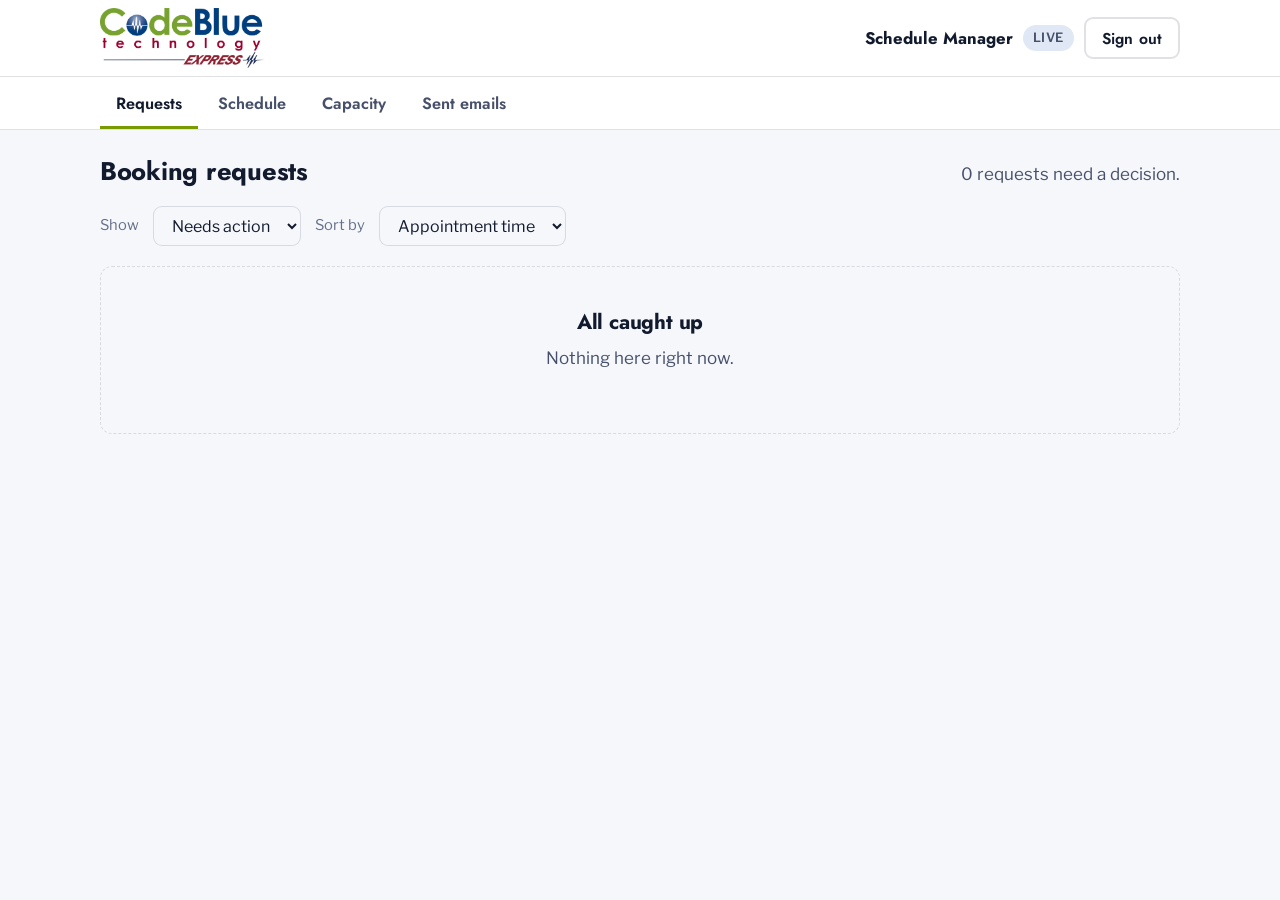
==== commit c37de6e8: "Version-stamp asset links so CDN/browser caches pick up new scripts Co-Authored-By: Claude Sonnet 5." ====
--- a/manage/index.html
+++ b/manage/index.html
@@ -10,8 +10,8 @@
 <link rel="icon" type="image/png" sizes="192x192" href="../assets/img/favicon-192.png">
 <link rel="apple-touch-icon" href="../assets/img/apple-touch-icon.png">
 <link rel="preconnect" href="https://fonts.googleapis.com"><link rel="preconnect" href="https://fonts.gstatic.com" crossorigin><link href="https://fonts.googleapis.com/css2?family=Jost:wght@500;600;700&amp;family=Libre+Franklin:wght@400;500;600;700&amp;display=swap" rel="stylesheet">
-<link rel="stylesheet" href="../assets/styles.css">
-<link rel="stylesheet" href="../assets/manager.css">
+<link rel="stylesheet" href="../assets/styles.css?v=f1e3a5b1">
+<link rel="stylesheet" href="../assets/manager.css?v=7a4b50e6">
 </head>
 <body class="manage">
 <svg xmlns="http://www.w3.org/2000/svg" style="position:absolute;width:0;height:0" aria-hidden="true" focusable="false">
@@ -47,7 +47,7 @@
 <symbol id="i-flag" viewBox="0 0 24 24"><path d="M6 21V4M6 5h11l-2 4 2 4H6"/></symbol>
 </svg>
 <div id="root"></div>
-<script src="../assets/config.js"></script>
-<script src="../assets/manager.js"></script>
+<script src="../assets/config.js?v=c18730af"></script>
+<script src="../assets/manager.js?v=b6026cae"></script>
 </body>
 </html>
